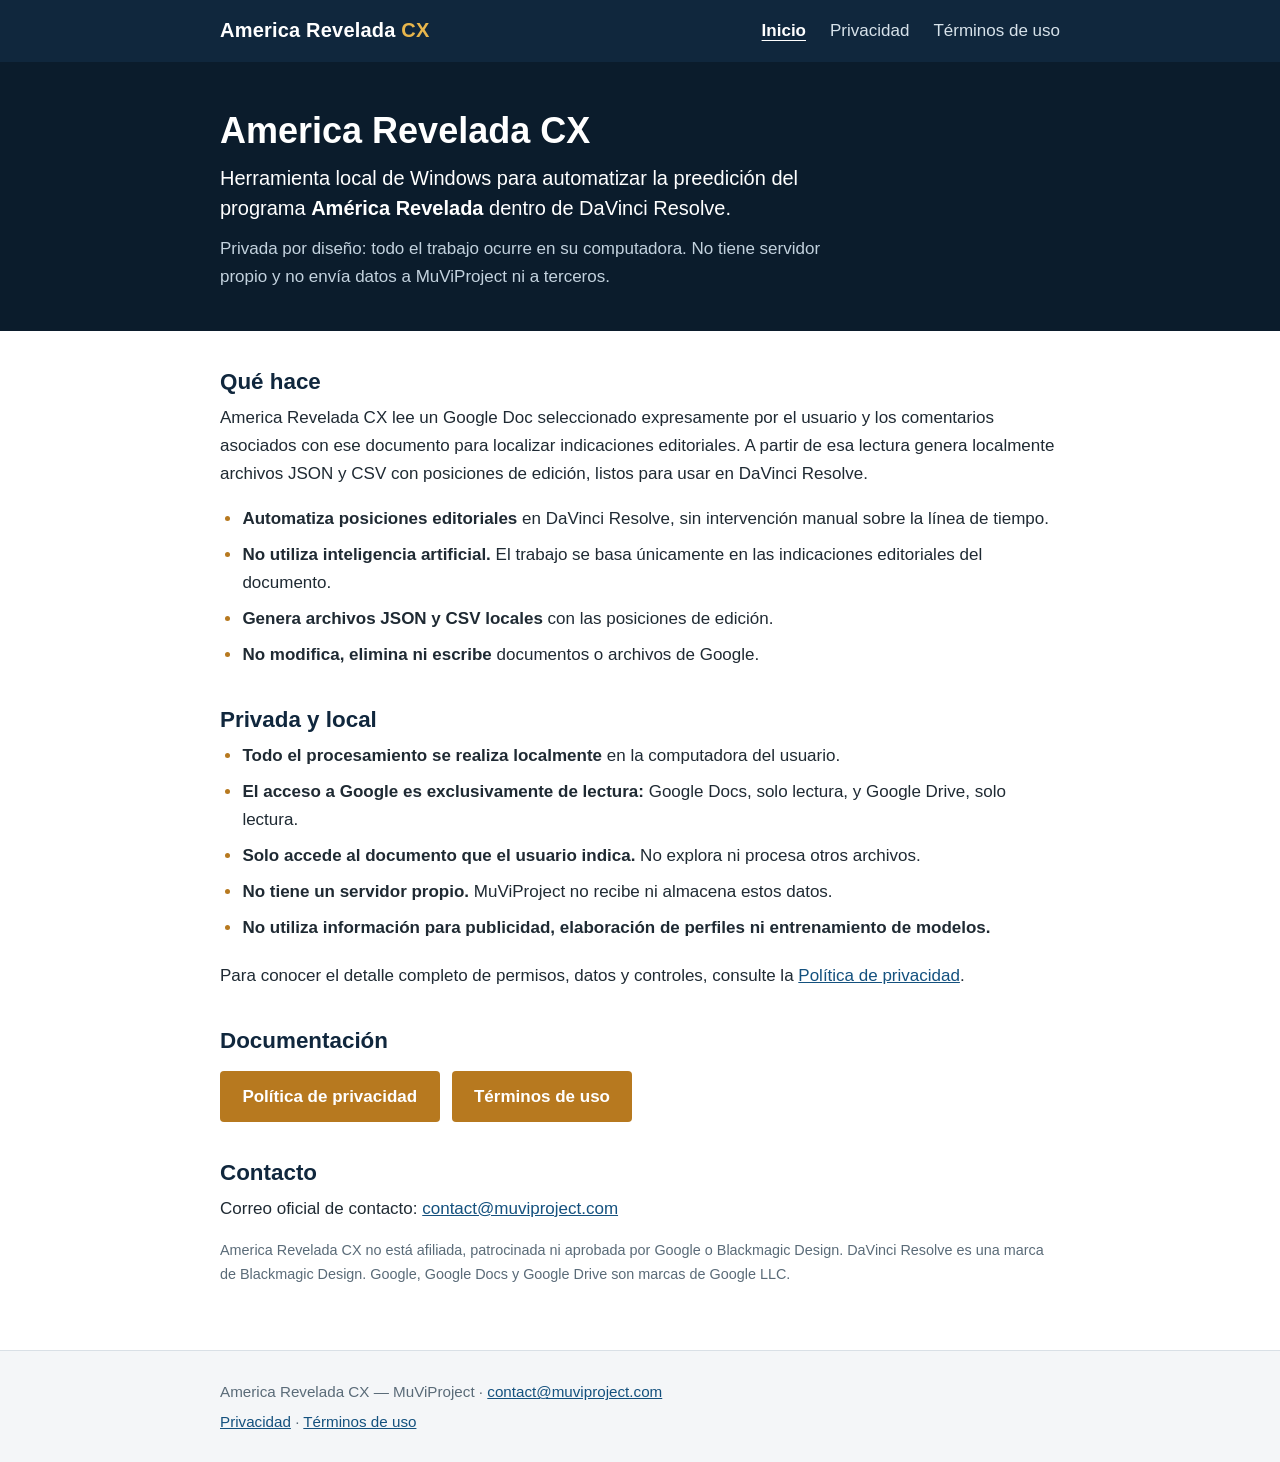
==== index.html @ 0d521e86 "Sitio inicial: inicio, privacidad y términos de America Revelada CX" ====
<!DOCTYPE html>
<html lang="es">
<head>
<meta charset="utf-8">
<meta name="viewport" content="width=device-width, initial-scale=1">
<title>America Revelada CX — Herramienta local de preedición para DaVinci Resolve</title>
<meta name="description" content="America Revelada CX es una herramienta local de Windows que automatiza la preedición del programa América Revelada dentro de DaVinci Resolve. Acceso a Google exclusivamente de lectura.">
<link rel="stylesheet" href="/style.css">
</head>
<body>
<a class="skip" href="#contenido">Saltar al contenido</a>
<header class="site-header">
  <div class="wrap">
    <p class="brand"><a href="/">America Revelada <span>CX</span></a></p>
    <nav aria-label="Navegación principal">
      <ul>
        <li><a href="/" aria-current="page">Inicio</a></li>
        <li><a href="/privacidad/">Privacidad</a></li>
        <li><a href="/terminos/">Términos de uso</a></li>
      </ul>
    </nav>
  </div>
</header>

<main id="contenido">
  <section class="hero">
    <div class="wrap">
      <h1>America Revelada CX</h1>
      <p class="lead">Herramienta local de Windows para automatizar la preedición del programa <strong>América Revelada</strong> dentro de DaVinci Resolve.</p>
      <p class="lead-sub">Privada por diseño: todo el trabajo ocurre en su computadora. No tiene servidor propio y no envía datos a MuViProject ni a terceros.</p>
    </div>
  </section>

  <section class="wrap">
    <h2>Qué hace</h2>
    <p>America Revelada CX lee un Google Doc seleccionado expresamente por el usuario y los comentarios asociados con ese documento para localizar indicaciones editoriales. A partir de esa lectura genera localmente archivos JSON y CSV con posiciones de edición, listos para usar en DaVinci Resolve.</p>
    <ul class="features">
      <li><strong>Automatiza posiciones editoriales</strong> en DaVinci Resolve, sin intervención manual sobre la línea de tiempo.</li>
      <li><strong>No utiliza inteligencia artificial.</strong> El trabajo se basa únicamente en las indicaciones editoriales del documento.</li>
      <li><strong>Genera archivos JSON y CSV locales</strong> con las posiciones de edición.</li>
      <li><strong>No modifica, elimina ni escribe</strong> documentos o archivos de Google.</li>
    </ul>
  </section>

  <section class="wrap">
    <h2>Privada y local</h2>
    <ul class="features">
      <li><strong>Todo el procesamiento se realiza localmente</strong> en la computadora del usuario.</li>
      <li><strong>El acceso a Google es exclusivamente de lectura:</strong> Google Docs, solo lectura, y Google Drive, solo lectura.</li>
      <li><strong>Solo accede al documento que el usuario indica.</strong> No explora ni procesa otros archivos.</li>
      <li><strong>No tiene un servidor propio.</strong> MuViProject no recibe ni almacena estos datos.</li>
      <li><strong>No utiliza información para publicidad, elaboración de perfiles ni entrenamiento de modelos.</strong></li>
    </ul>
    <p>Para conocer el detalle completo de permisos, datos y controles, consulte la <a href="/privacidad/">Política de privacidad</a>.</p>
  </section>

  <section class="wrap">
    <h2>Documentación</h2>
    <p class="doc-links">
      <a class="button" href="/privacidad/">Política de privacidad</a>
      <a class="button" href="/terminos/">Términos de uso</a>
    </p>
  </section>

  <section class="wrap">
    <h2>Contacto</h2>
    <p>Correo oficial de contacto: <a href="mailto:contact@muviproject.com">contact@muviproject.com</a></p>
    <p class="disclaimer">America Revelada CX no está afiliada, patrocinada ni aprobada por Google o Blackmagic Design. DaVinci Resolve es una marca de Blackmagic Design. Google, Google Docs y Google Drive son marcas de Google LLC.</p>
  </section>
</main>

<footer class="site-footer">
  <div class="wrap">
    <p>America Revelada CX — MuViProject · <a href="mailto:contact@muviproject.com">contact@muviproject.com</a></p>
    <p><a href="/privacidad/">Privacidad</a> · <a href="/terminos/">Términos de uso</a></p>
  </div>
</footer>
</body>
</html>
---- style.css ----
/* America Revelada CX — estilos propios, sin dependencias externas */
:root {
  --navy: #10273d;
  --navy-dark: #0b1c2c;
  --accent: #b7791f;
  --accent-hover: #9c6618;
  --text: #1f2a33;
  --muted: #5a6b78;
  --bg: #ffffff;
  --bg-soft: #f4f6f8;
  --border: #d9e0e6;
  --link: #14517e;
}

* { box-sizing: border-box; }

body {
  margin: 0;
  font-family: -apple-system, BlinkMacSystemFont, "Segoe UI", Roboto, "Helvetica Neue", Arial, sans-serif;
  font-size: 1.0625rem;
  line-height: 1.65;
  color: var(--text);
  background: var(--bg);
}

a { color: var(--link); }
a:hover, a:focus { text-decoration-thickness: 2px; }
a:focus-visible { outline: 3px solid var(--accent); outline-offset: 2px; }

.skip {
  position: absolute;
  left: -9999px;
  top: 0;
  background: var(--navy);
  color: #fff;
  padding: 0.6rem 1rem;
  z-index: 10;
}
.skip:focus { left: 0.5rem; top: 0.5rem; color: #fff; }

.wrap { max-width: 880px; margin: 0 auto; padding: 0 1.25rem; }

.site-header { background: var(--navy); color: #fff; }
.site-header .wrap {
  display: flex;
  flex-wrap: wrap;
  align-items: center;
  justify-content: space-between;
  gap: 0.5rem 2rem;
  padding-top: 0.9rem;
  padding-bottom: 0.9rem;
}
.brand { margin: 0; font-size: 1.25rem; font-weight: 700; letter-spacing: 0.01em; }
.brand a { color: #fff; text-decoration: none; }
.brand span { color: #e8b64c; }
.site-header nav ul {
  margin: 0;
  padding: 0;
  list-style: none;
  display: flex;
  flex-wrap: wrap;
  gap: 0.25rem 1.5rem;
}
.site-header nav a { color: #d7e2ea; text-decoration: none; padding: 0.25rem 0; }
.site-header nav a:hover, .site-header nav a:focus { color: #fff; text-decoration: underline; }
.site-header nav a[aria-current="page"] { color: #fff; font-weight: 600; text-decoration: underline; text-underline-offset: 4px; }

.hero {
  background: var(--navy-dark);
  color: #fff;
  padding: 3rem 0 2.5rem;
}
.hero h1 { margin: 0 0 0.75rem; font-size: 2.25rem; line-height: 1.15; }
.hero .lead { font-size: 1.25rem; line-height: 1.5; margin: 0 0 0.75rem; max-width: 40rem; }
.hero .lead-sub { color: #c3d2de; margin: 0; max-width: 40rem; }

main { padding-bottom: 3rem; }
main h1 { font-size: 2rem; line-height: 1.2; margin: 2.5rem 0 0.5rem; }
main h2 { font-size: 1.4rem; line-height: 1.3; margin: 2.25rem 0 0.5rem; color: var(--navy); }
main p { margin: 0.5rem 0 1rem; }
main ul { margin: 0.5rem 0 1.25rem; padding-left: 1.4rem; }
main li { margin-bottom: 0.5rem; }
.meta { color: var(--muted); font-size: 0.95rem; }

.features li::marker { color: var(--accent); }
.doc-links { display: flex; flex-wrap: wrap; gap: 0.75rem; margin-top: 1rem; }
.button {
  display: inline-block;
  background: var(--accent);
  color: #fff;
  text-decoration: none;
  font-weight: 600;
  padding: 0.7rem 1.4rem;
  border-radius: 4px;
}
.button:hover, .button:focus { background: var(--accent-hover); color: #fff; }

.disclaimer { font-size: 0.9rem; color: var(--muted); }

.site-footer {
  background: var(--bg-soft);
  border-top: 1px solid var(--border);
  padding: 1.5rem 0;
  font-size: 0.95rem;
  color: var(--muted);
}
.site-footer p { margin: 0.25rem 0; }

@media (max-width: 600px) {
  body { font-size: 1rem; }
  .hero { padding: 2rem 0 1.75rem; }
  .hero h1 { font-size: 1.75rem; }
  .hero .lead { font-size: 1.125rem; }
  main h1 { font-size: 1.6rem; }
}
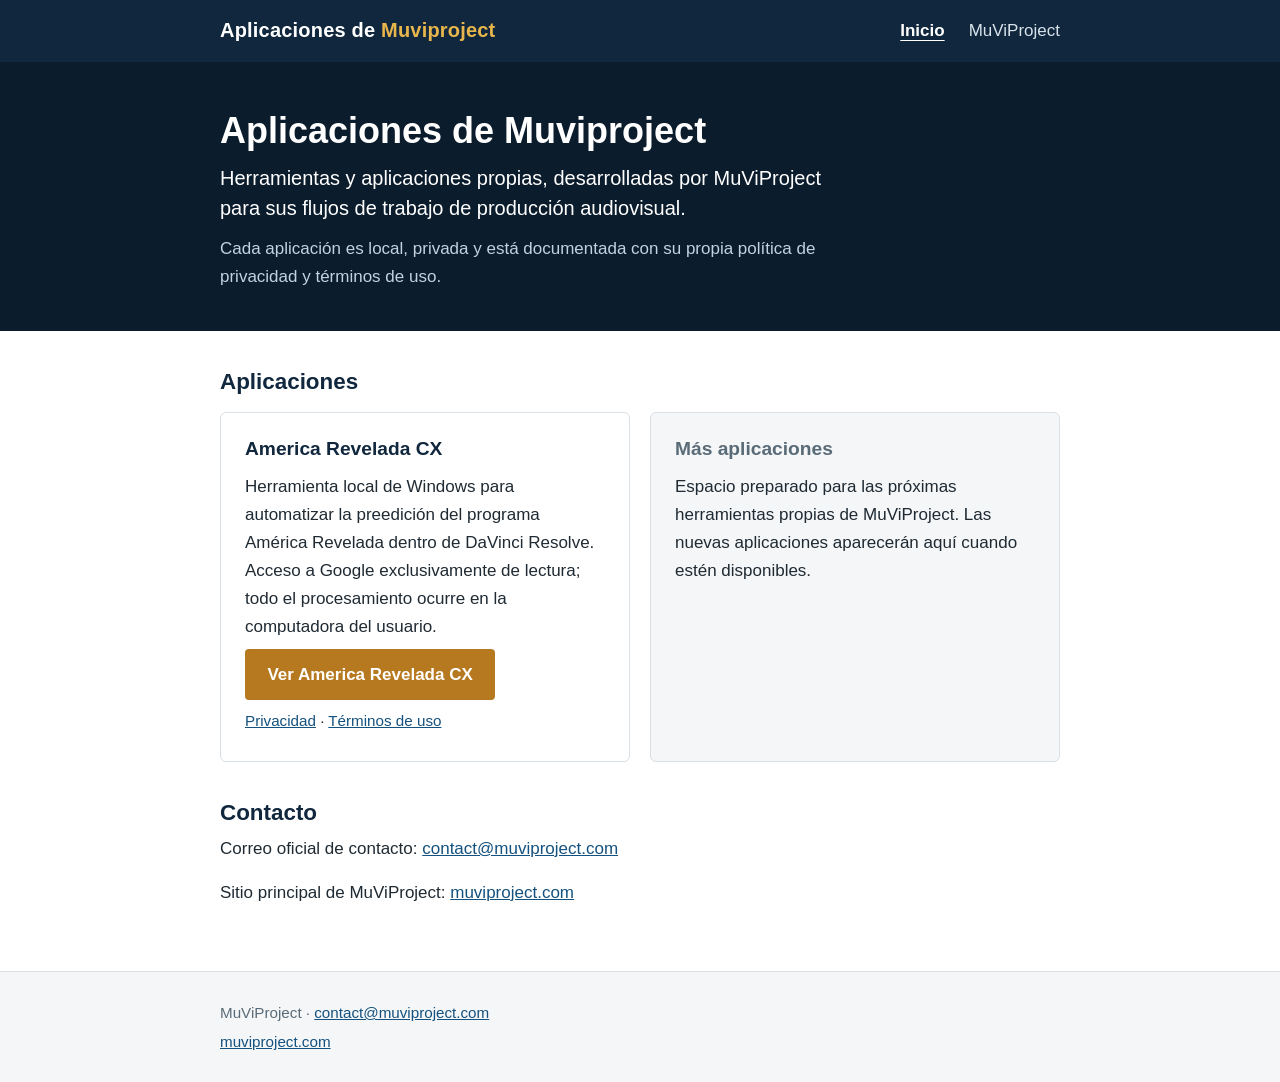
==== commit 44a2c127: "Portal Aplicaciones de Muviproject: CX pasa a /america-revelada-cx/, dominio apps.muviproject.com" ====
--- a/index.html
+++ b/index.html
@@ -3,20 +3,20 @@
 <head>
 <meta charset="utf-8">
 <meta name="viewport" content="width=device-width, initial-scale=1">
-<title>America Revelada CX — Herramienta local de preedición para DaVinci Resolve</title>
-<meta name="description" content="America Revelada CX es una herramienta local de Windows que automatiza la preedición del programa América Revelada dentro de DaVinci Resolve. Acceso a Google exclusivamente de lectura.">
+<title>Aplicaciones de Muviproject</title>
+<meta name="description" content="Portal de herramientas y aplicaciones propias desarrolladas por Muviproject para sus flujos de trabajo de producción audiovisual.">
+<link rel="canonical" href="https://apps.muviproject.com/">
 <link rel="stylesheet" href="/style.css">
 </head>
 <body>
 <a class="skip" href="#contenido">Saltar al contenido</a>
 <header class="site-header">
   <div class="wrap">
-    <p class="brand"><a href="/">America Revelada <span>CX</span></a></p>
+    <p class="brand"><a href="/">Aplicaciones de <span>Muviproject</span></a></p>
     <nav aria-label="Navegación principal">
       <ul>
         <li><a href="/" aria-current="page">Inicio</a></li>
-        <li><a href="/privacidad/">Privacidad</a></li>
-        <li><a href="/terminos/">Términos de uso</a></li>
+        <li><a href="https://muviproject.com/">MuViProject</a></li>
       </ul>
     </nav>
   </div>
@@ -25,54 +25,39 @@
 <main id="contenido">
   <section class="hero">
     <div class="wrap">
-      <h1>America Revelada CX</h1>
-      <p class="lead">Herramienta local de Windows para automatizar la preedición del programa <strong>América Revelada</strong> dentro de DaVinci Resolve.</p>
-      <p class="lead-sub">Privada por diseño: todo el trabajo ocurre en su computadora. No tiene servidor propio y no envía datos a MuViProject ni a terceros.</p>
+      <h1>Aplicaciones de Muviproject</h1>
+      <p class="lead">Herramientas y aplicaciones propias, desarrolladas por MuViProject para sus flujos de trabajo de producción audiovisual.</p>
+      <p class="lead-sub">Cada aplicación es local, privada y está documentada con su propia política de privacidad y términos de uso.</p>
     </div>
   </section>
 
   <section class="wrap">
-    <h2>Qué hace</h2>
-    <p>America Revelada CX lee un Google Doc seleccionado expresamente por el usuario y los comentarios asociados con ese documento para localizar indicaciones editoriales. A partir de esa lectura genera localmente archivos JSON y CSV con posiciones de edición, listos para usar en DaVinci Resolve.</p>
-    <ul class="features">
-      <li><strong>Automatiza posiciones editoriales</strong> en DaVinci Resolve, sin intervención manual sobre la línea de tiempo.</li>
-      <li><strong>No utiliza inteligencia artificial.</strong> El trabajo se basa únicamente en las indicaciones editoriales del documento.</li>
-      <li><strong>Genera archivos JSON y CSV locales</strong> con las posiciones de edición.</li>
-      <li><strong>No modifica, elimina ni escribe</strong> documentos o archivos de Google.</li>
-    </ul>
-  </section>
-
-  <section class="wrap">
-    <h2>Privada y local</h2>
-    <ul class="features">
-      <li><strong>Todo el procesamiento se realiza localmente</strong> en la computadora del usuario.</li>
-      <li><strong>El acceso a Google es exclusivamente de lectura:</strong> Google Docs, solo lectura, y Google Drive, solo lectura.</li>
-      <li><strong>Solo accede al documento que el usuario indica.</strong> No explora ni procesa otros archivos.</li>
-      <li><strong>No tiene un servidor propio.</strong> MuViProject no recibe ni almacena estos datos.</li>
-      <li><strong>No utiliza información para publicidad, elaboración de perfiles ni entrenamiento de modelos.</strong></li>
-    </ul>
-    <p>Para conocer el detalle completo de permisos, datos y controles, consulte la <a href="/privacidad/">Política de privacidad</a>.</p>
-  </section>
-
-  <section class="wrap">
-    <h2>Documentación</h2>
-    <p class="doc-links">
-      <a class="button" href="/privacidad/">Política de privacidad</a>
-      <a class="button" href="/terminos/">Términos de uso</a>
-    </p>
+    <h2>Aplicaciones</h2>
+    <div class="apps-grid">
+      <article class="app-card">
+        <h3><a href="/america-revelada-cx/">America Revelada CX</a></h3>
+        <p>Herramienta local de Windows para automatizar la preedición del programa América Revelada dentro de DaVinci Resolve. Acceso a Google exclusivamente de lectura; todo el procesamiento ocurre en la computadora del usuario.</p>
+        <p><a class="button" href="/america-revelada-cx/">Ver America Revelada CX</a></p>
+        <p class="app-links"><a href="/america-revelada-cx/privacidad/">Privacidad</a> · <a href="/america-revelada-cx/terminos/">Términos de uso</a></p>
+      </article>
+      <article class="app-card app-card--soon">
+        <h3>Más aplicaciones</h3>
+        <p>Espacio preparado para las próximas herramientas propias de MuViProject. Las nuevas aplicaciones aparecerán aquí cuando estén disponibles.</p>
+      </article>
+    </div>
   </section>
 
   <section class="wrap">
     <h2>Contacto</h2>
     <p>Correo oficial de contacto: <a href="mailto:contact@muviproject.com">contact@muviproject.com</a></p>
-    <p class="disclaimer">America Revelada CX no está afiliada, patrocinada ni aprobada por Google o Blackmagic Design. DaVinci Resolve es una marca de Blackmagic Design. Google, Google Docs y Google Drive son marcas de Google LLC.</p>
+    <p>Sitio principal de MuViProject: <a href="https://muviproject.com/">muviproject.com</a></p>
   </section>
 </main>
 
 <footer class="site-footer">
   <div class="wrap">
-    <p>America Revelada CX — MuViProject · <a href="mailto:contact@muviproject.com">contact@muviproject.com</a></p>
-    <p><a href="/privacidad/">Privacidad</a> · <a href="/terminos/">Términos de uso</a></p>
+    <p>MuViProject · <a href="mailto:contact@muviproject.com">contact@muviproject.com</a></p>
+    <p><a href="https://muviproject.com/">muviproject.com</a></p>
   </div>
 </footer>
 </body>
--- a/style.css
+++ b/style.css
@@ -97,6 +97,26 @@
 
 .disclaimer { font-size: 0.9rem; color: var(--muted); }
 
+.apps-grid {
+  display: grid;
+  grid-template-columns: repeat(auto-fit, minmax(280px, 1fr));
+  gap: 1.25rem;
+  margin: 1rem 0 1.5rem;
+}
+.app-card {
+  border: 1px solid var(--border);
+  border-radius: 6px;
+  padding: 1.25rem 1.5rem;
+  background: var(--bg);
+}
+.app-card h3 { margin: 0 0 0.5rem; font-size: 1.2rem; }
+.app-card h3 a { color: var(--navy); text-decoration: none; }
+.app-card h3 a:hover, .app-card h3 a:focus { text-decoration: underline; }
+.app-card p { margin: 0.5rem 0; }
+.app-card--soon { background: var(--bg-soft); }
+.app-card--soon h3 { color: var(--muted); }
+.app-links { font-size: 0.95rem; }
+
 .site-footer {
   background: var(--bg-soft);
   border-top: 1px solid var(--border);
